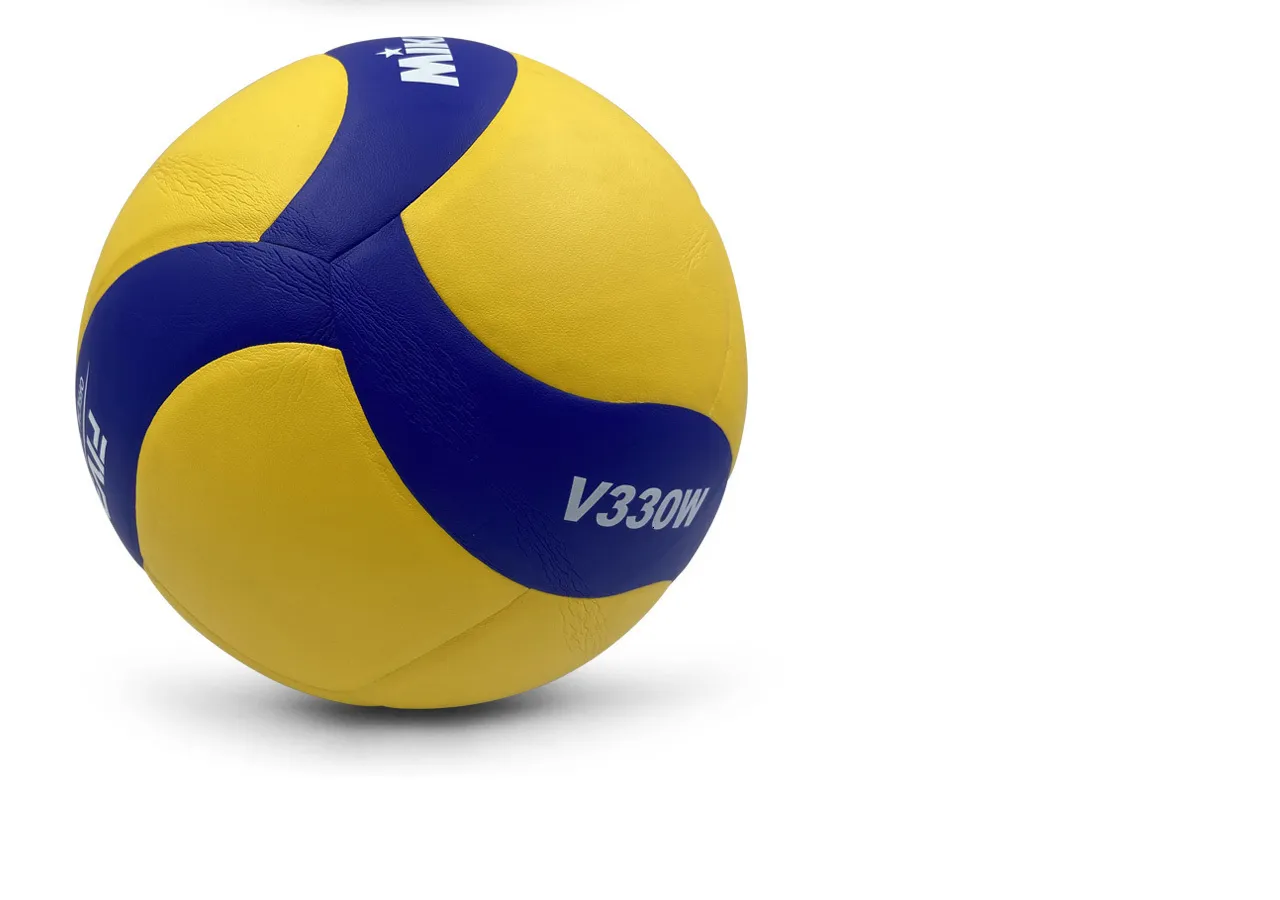
==== tool/aframe-tinkering1.html @ 60b0022a "Mon, Mar 24, 2025, 1:57 PM -04:00" ====
<!DOCTYPE html>
<html>
    <head>
        <!-- Required meta tags -->
        <meta charset="utf-8">
        <meta name="viewport" content="width=device-width, initial-scale=1">

        <link href="https://cdn.jsdelivr.net/npm/bootstrap@5.3.3/dist/css/bootstrap.min.css" rel="stylesheet" />
        <style>
            /* CSS */

        </style>

        <title>Title</title>
    </head>
    <body>
        <!-- HTML -->
        <a-scene>
            <a-box position="-8 0.5 -3" rotation="0 10 0" height="5.5" color="#00FFFF"></a-box>
            <a-box position="8 0.5 -3" rotation="0 10 0" height="5.5" color="#00FFFF"></a-box>
            <a-sphere position="0 0.5 10" radius="0.5" color="#FFFFFF" material="src: #ball2"></a-sphere>
            <a-assets>
                <img id="ball2" src="ball2.jpg">
              </a-assets>
            <a-sphere position="3 0.5 10" radius="0.5" color="#FFFFFF" material="src: #ball2"></a-sphere>
            <a-sphere position="0.8 0.5 -10" radius="0.5" color="#FFFFFF" material="src: #ball2"></a-sphere>
            <a-cylinder
              position="-8 0.5 -3"
              radius="0.8"
              height="1.5"
              color="#808080"
              rotate(90deg)
            ></a-cylinder>
            <a-cylinder
                      position="-7 3 -3"
                        rotation="0 0 90"
                        radius="0.05"
            ></a-cylinder>
            <a-cylinder
                      position="-6 3 -3"
                        rotation="0 0 90"
                        radius="0.05"
            ></a-cylinder>
            <a-cylinder
                      position="-5 3 -3"
                        rotation="0 0 90"
                        radius="0.05"
            ></a-cylinder><a-cylinder
                      position="-4 3 -3"
                        rotation="0 0 90"
                        radius="0.05"
            ></a-cylinder><a-cylinder
                      position="-3 3 -3"
                        rotation="0 0 90"
                        radius="0.05"
            ></a-cylinder><a-cylinder
                      position="-2 3 -3"
                        rotation="0 0 90"
                        radius="0.05"
            ></a-cylinder><a-cylinder
                      position="-1 3 -3"
                        rotation="0 0 90"
                        radius="0.05"
            ></a-cylinder><a-cylinder
                      position="0 3 -3"
                        rotation="0 0 90"
                        radius="0.05"
            ></a-cylinder>
                  <a-cylinder
                      position="-7 2 -3"
                        rotation="0 0 90"
                        radius="0.05"
            ></a-cylinder>
            <a-cylinder
                      position="-6 2 -3"
                        rotation="0 0 90"
                        radius="0.05"
            ></a-cylinder>
            <a-cylinder
                      position="-5 2 -3"
                        rotation="0 0 90"
                        radius="0.05"
            ></a-cylinder><a-cylinder
                      position="-4 2 -3"
                        rotation="0 0 90"
                        radius="0.05"
            ></a-cylinder><a-cylinder
                      position="-3 2 -3"
                        rotation="0 0 90"
                        radius="0.05"
            ></a-cylinder><a-cylinder
                      position="-2 2 -3"
                        rotation="0 0 90"
                        radius="0.05"
            ></a-cylinder><a-cylinder
                      position="-1 2 -3"
                        rotation="0 0 90"
                        radius="0.05"
            ></a-cylinder>
            <a-cylinder
                      position="1 3 -3"
                        rotation="0 0 90"
                        radius="0.05"
            ></a-cylinder><a-cylinder
                      position="2 3 -3"
                        rotation="0 0 90"
                        radius="0.05"
            ></a-cylinder>
            <a-cylinder
                      position="3 3 -3"
                        rotation="0 0 90"
                        radius="0.05"
            ></a-cylinder>
            <a-cylinder
                      position="4 3 -3"
                        rotation="0 0 90"
                        radius="0.05"
            ></a-cylinder>
            <a-cylinder
                      position="5 3 -3"
                        rotation="0 0 90"
                        radius="0.05"
            ></a-cylinder>
            <a-cylinder
                      position="6 3 -3"
                        rotation="0 0 90"
                        radius="0.05"
            ></a-cylinder>
            <a-cylinder
                      position="7 3 -3"
                        rotation="0 0 90"
                        radius="0.05"
            ></a-cylinder>
            <a-cylinder
                      position="-7 1.5 -3"
                        rotation="0 0 90"
                        radius="0.05"
            ></a-cylinder>
            <a-cylinder
                      position="-6 1.5 -3"
                        rotation="0 0 90"
                        radius="0.05"
            ></a-cylinder>
            <a-cylinder
                      position="-5 1.5 -3"
                        rotation="0 0 90"
                        radius="0.05"
            ></a-cylinder><a-cylinder
                      position="-4 1.5 -3"
                        rotation="0 0 90"
                        radius="0.05"
            ></a-cylinder><a-cylinder
                      position="-3 1.5 -3"
                        rotation="0 0 90"
                        radius="0.05"
            ></a-cylinder><a-cylinder
                      position="-2 1.5 -3"
                        rotation="0 0 90"
                        radius="0.05"
            ></a-cylinder><a-cylinder
                      position="-1 1.5 -3"
                        rotation="0 0 90"
                        radius="0.05"
            ></a-cylinder><a-cylinder
                      position="0 2 -3"
                        rotation="0 0 90"
                        radius="0.05"
            ></a-cylinder>
            <a-cylinder
                      position="1 2 -3"
                        rotation="0 0 90"
                        radius="0.05"
            ></a-cylinder><a-cylinder
                      position="2 2 -3"
                        rotation="0 0 90"
                        radius="0.05"
            ></a-cylinder>
            <a-cylinder
                      position="3 2 -3"
                        rotation="0 0 90"
                        radius="0.05"
            ></a-cylinder>
            <a-cylinder
                      position="4 2 -3"
                        rotation="0 0 90"
                        radius="0.05"
            ></a-cylinder>
            <a-cylinder
                      position="5 2 -3"
                        rotation="0 0 90"
                        radius="0.05"
            ></a-cylinder>
            <a-cylinder
                      position="6 2 -3"
                        rotation="0 0 90"
                        radius="0.05"
            ></a-cylinder>
            <a-cylinder
                      position="7 2 -3"
                        rotation="0 0 90"
                        radius="0.05"
            ></a-cylinder>
                   <a-cylinder
                      position="0 2 -3"
                        rotation="0 0 90"
                        radius="0.05"
            ></a-cylinder>
            <a-cylinder
                      position="1 2 -3"
                        rotation="0 0 90"
                        radius="0.05"
            ></a-cylinder><a-cylinder
                      position="2 2 -3"
                        rotation="0 0 90"
                        radius="0.05"
            ></a-cylinder>
            <a-cylinder
                      position="3 2 -3"
                        rotation="0 0 90"
                        radius="0.05"
            ></a-cylinder>
            <a-cylinder
                      position="4 2 -3"
                        rotation="0 0 90"
                        radius="0.05"
            ></a-cylinder>
            <a-cylinder
                      position="5 2 -3"
                        rotation="0 0 90"
                        radius="0.05"
            ></a-cylinder>
            <a-cylinder
                      position="6 2 -3"
                        rotation="0 0 90"
                        radius="0.05"
            ></a-cylinder>
            <a-cylinder
                      position="7 2 -3"
                        rotation="0 0 90"
                        radius="0.05"
            ></a-cylinder>
                        <a-cylinder
                      position="-7 2.5 -3"
                        rotation="0 0 90"
                        radius="0.05"
            ></a-cylinder>
            <a-cylinder
                      position="-6 2.5 -3"
                        rotation="0 0 90"
                        radius="0.05"
            ></a-cylinder>
            <a-cylinder
                      position="-5 2.5 -3"
                        rotation="0 0 90"
                        radius="0.05"
            ></a-cylinder><a-cylinder
                      position="-4 2.5 -3"
                        rotation="0 0 90"
                        radius="0.05"
            ></a-cylinder><a-cylinder
                      position="-3 2.5 -3"
                        rotation="0 0 90"
                        radius="0.05"
            ></a-cylinder><a-cylinder
                      position="-2 2.5 -3"
                        rotation="0 0 90"
                        radius="0.05"
            ></a-cylinder><a-cylinder
                      position="-1 2.5 -3"
                        rotation="0 0 90"
                        radius="0.05"
            ></a-cylinder>
                   <a-cylinder
                      position="0 2.5 -3"
                        rotation="0 0 90"
                        radius="0.05"
            ></a-cylinder>
            <a-cylinder
                      position="1 2.5 -3"
                        rotation="0 0 90"
                        radius="0.05"
            ></a-cylinder><a-cylinder
                      position="2 2.5 -3"
                        rotation="0 0 90"
                        radius="0.05"
            ></a-cylinder>
            <a-cylinder
                      position="3 2.5 -3"
                        rotation="0 0 90"
                        radius="0.05"
            ></a-cylinder>
            <a-cylinder
                      position="4 2.5 -3"
                        rotation="0 0 90"
                        radius="0.05"
            ></a-cylinder>
            <a-cylinder
                      position="5 2.5 -3"
                        rotation="0 0 90"
                        radius="0.05"
            ></a-cylinder>
            <a-cylinder
                      position="6 2.5 -3"
                        rotation="0 0 90"
                        radius="0.05"
            ></a-cylinder>
            <a-cylinder
                      position="7 2.5 -3"
                        rotation="0 0 90"
                        radius="0.05"
            ></a-cylinder>
             <a-cylinder
                      position="0 1.5 -3"
                        rotation="0 0 90"
                        radius="0.05"
            ></a-cylinder>
            <a-cylinder
                      position="1 1.5 -3"
                        rotation="0 0 90"
                        radius="0.05"
            ></a-cylinder><a-cylinder
                      position="2 1.5 -3"
                        rotation="0 0 90"
                        radius="0.05"
            ></a-cylinder>
            <a-cylinder
                      position="3 1.5 -3"
                        rotation="0 0 90"
                        radius="0.05"
            ></a-cylinder>
            <a-cylinder
                      position="4 1.5 -3"
                        rotation="0 0 90"
                        radius="0.05"
            ></a-cylinder>
            <a-cylinder
                      position="5 1.5 -3"
                        rotation="0 0 90"
                        radius="0.05"
            ></a-cylinder>
            <a-cylinder
                      position="6 1.5 -3"
                        rotation="0 0 90"
                        radius="0.05"
            ></a-cylinder>
            <a-cylinder
                      position="7 1.5 -3"
                        rotation="0 0 90"
                        radius="0.05"
            ></a-cylinder>
             <a-cylinder
                      position="7 2.3 -3"
                        rotation="0 0 0"
                        radius="0.05"
                         height="1.5"
            ></a-cylinder>
             <a-cylinder
                      position="6.5 2.3 -3"
                        rotation="0 0 0"
                        radius="0.05"
                         height="1.5"
            ></a-cylinder>
             <a-cylinder
                      position="6 2.3 -3"
                        rotation="0 0 0"
                        radius="0.05"
                         height="1.5"
            ></a-cylinder>
             <a-cylinder
                      position="5.5 2.3 -3"
                        rotation="0 0 0"
                        radius="0.05"
                         height="1.5"
            ></a-cylinder>
             <a-cylinder
                      position="5 2.3 -3"
                        rotation="0 0 0"
                        radius="0.05"
                         height="1.5"
            ></a-cylinder>
             <a-cylinder
                      position="4.5 2.3 -3"
                        rotation="0 0 0"
                        radius="0.05"
                         height="1.5"
            ></a-cylinder>
             <a-cylinder
                      position="4 2.3 -3"
                        rotation="0 0 0"
                        radius="0.05"
                         height="1.5"
            ></a-cylinder>
             <a-cylinder
                      position="3.5 2.3 -3"
                        rotation="0 0 0"
                        radius="0.05"
                         height="1.5"
            ></a-cylinder>
             <a-cylinder
                      position="3 2.3 -3"
                        rotation="0 0 0"
                        radius="0.05"
                         height="1.5"
            ></a-cylinder>
             <a-cylinder
                      position="2.5 2.3 -3"
                        rotation="0 0 0"
                        radius="0.05"
                         height="1.5"
            ></a-cylinder>
             <a-cylinder
                      position="2 2.3 -3"
                        rotation="0 0 0"
                        radius="0.05"
                         height="1.5"
            ></a-cylinder>
             <a-cylinder
                      position="1.5 2.3 -3"
                        rotation="0 0 0"
                        radius="0.05"
                         height="1.5"
            ></a-cylinder>
             <a-cylinder
                      position="1 2.3 -3"
                        rotation="0 0 0"
                        radius="0.05"
                         height="1.5"
            ></a-cylinder>
             <a-cylinder
                      position="0.5 2.3 -3"
                        rotation="0 0 0"
                        radius="0.05"
                         height="1.5"
            ></a-cylinder>
             <a-cylinder
                      position="0 2.3 -3"
                        rotation="0 0 0"
                        radius="0.05"
                         height="1.5"
            ></a-cylinder>
             <a-cylinder
                      position="-0.5 2.3 -3"
                        rotation="0 0 0"
                        radius="0.05"
                         height="1.5"
            ></a-cylinder>
             <a-cylinder
                      position="-1 2.3 -3"
                        rotation="0 0 0"
                        radius="0.05"
                         height="1.5"
            ></a-cylinder>
             <a-cylinder
                      position="-1.5 2.3 -3"
                        rotation="0 0 0"
                        radius="0.05"
                         height="1.5"
            ></a-cylinder>
             <a-cylinder
                      position="-2 2.3 -3"
                        rotation="0 0 0"
                        radius="0.05"
                         height="1.5"
            ></a-cylinder>
             <a-cylinder
                      position="-2.5 2.3 -3"
                        rotation="0 0 0"
                        radius="0.05"
                         height="1.5"
            ></a-cylinder>
             <a-cylinder
                      position="-3 2.3 -3"
                        rotation="0 0 0"
                        radius="0.05"
                         height="1.5"
            ></a-cylinder>
             <a-cylinder
                      position="-3.5 2.3 -3"
                        rotation="0 0 0"
                        radius="0.05"
                         height="1.5"
            ></a-cylinder>
             <a-cylinder
                      position="-4 2.3 -3"
                        rotation="0 0 0"
                        radius="0.05"
                         height="1.5"
            ></a-cylinder>
             <a-cylinder
                      position="-4.5 2.3 -3"
                        rotation="0 0 0"
                        radius="0.05"
                         height="1.5"
            ></a-cylinder>
             <a-cylinder
                      position="-5 2.3 -3"
                        rotation="0 0 0"
                        radius="0.05"
                         height="1.5"
            ></a-cylinder>
             <a-cylinder
                      position="-5.5 2.3 -3"
                        rotation="0 0 0"
                        radius="0.05"
                         height="1.5"
            ></a-cylinder> <a-cylinder
                      position="-6.5 2.3 -3"
                        rotation="0 0 0"
                        radius="0.05"
                         height="1.5"
            ></a-cylinder>
             <a-cylinder
                      position="-6 2.3 -3"
                        rotation="0 0 0"
                        radius="0.05"
                         height="1.5"
            ></a-cylinder>
             <a-cylinder
                      position="-7 2.3 -3"
                        rotation="0 0 0"
                        radius="0.05"
                         height="1.5"
            ></a-cylinder>
            <a-cylinder
              position="8 0.5 -3"
              radius="0.8"
              height="1.5"
              color="#808080"
              rotate(90deg)
            ></a-cylinder>
            <a-plane
              position="0 0.1 -4"
              rotation="-90 0 0"
              width="20"
              height="30"
              color="#FFE5B4"
            ></a-plane>
                 <a-plane
              position="0 0 -4"
              rotation="-90 0 0"
              width="20.5"
              height="30.5"
              color="#"
             ></a-plane>
                 <a-plane
              position="0 -0.1 -4"
              rotation="-90 0 0"
              width="40"
              height="40"
              color="#FFA500"
            ></a-plane>
            <a-sky color="#87CEEB"></a-sky>
          </a-scene>



        <script src="https://cdn.jsdelivr.net/npm/bootstrap@5.3.3/dist/js/bootstrap.bundle.min.js"></script>
        <script src="https://aframe.io/releases/1.6.0/aframe.min.js"></script>
        <script>
            // JS


        </script>
    </body>
</html>
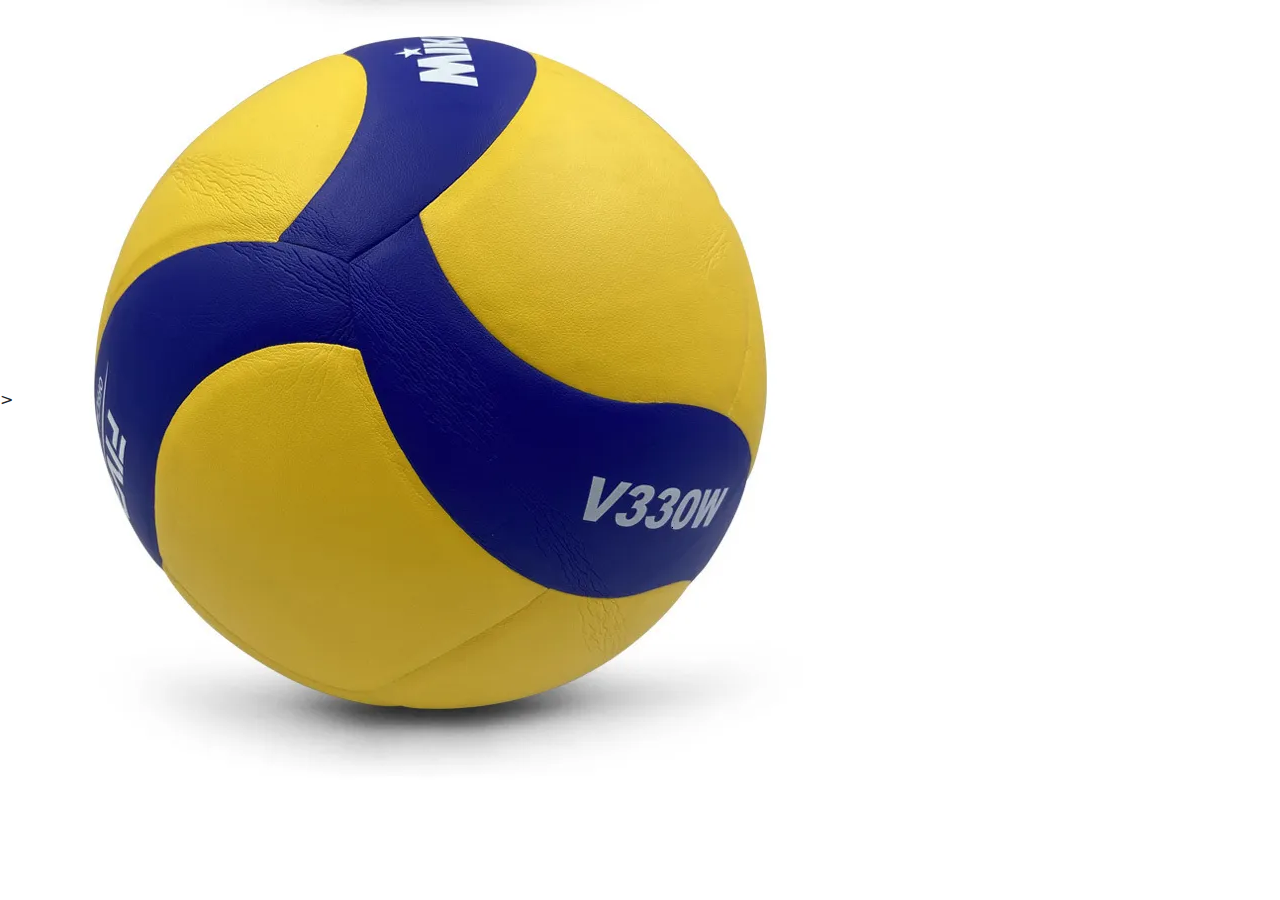
==== commit 5050cc56: "Mon, Mar 24, 2025, 2:03 PM -04:00" ====
--- a/tool/aframe-tinkering1.html
+++ b/tool/aframe-tinkering1.html
@@ -18,7 +18,8 @@
         <a-scene>
             <a-box position="-8 0.5 -3" rotation="0 10 0" height="5.5" color="#00FFFF"></a-box>
             <a-box position="8 0.5 -3" rotation="0 10 0" height="5.5" color="#00FFFF"></a-box>
-            <a-sphere position="0 0.5 10" radius="0.5" color="#FFFFFF" material="src: #ball2"></a-sphere>
+            <a-sphere position="0 0.5 10" radius="0.5" color="#FFFFFF" material="src: #ball2" animation="property: position; to: 0 3 -5; dir: alternate; dur: 1000; loop: true"></a-sphere>></a-sphere>
+
             <a-assets>
                 <img id="ball2" src="ball2.jpg">
               </a-assets>
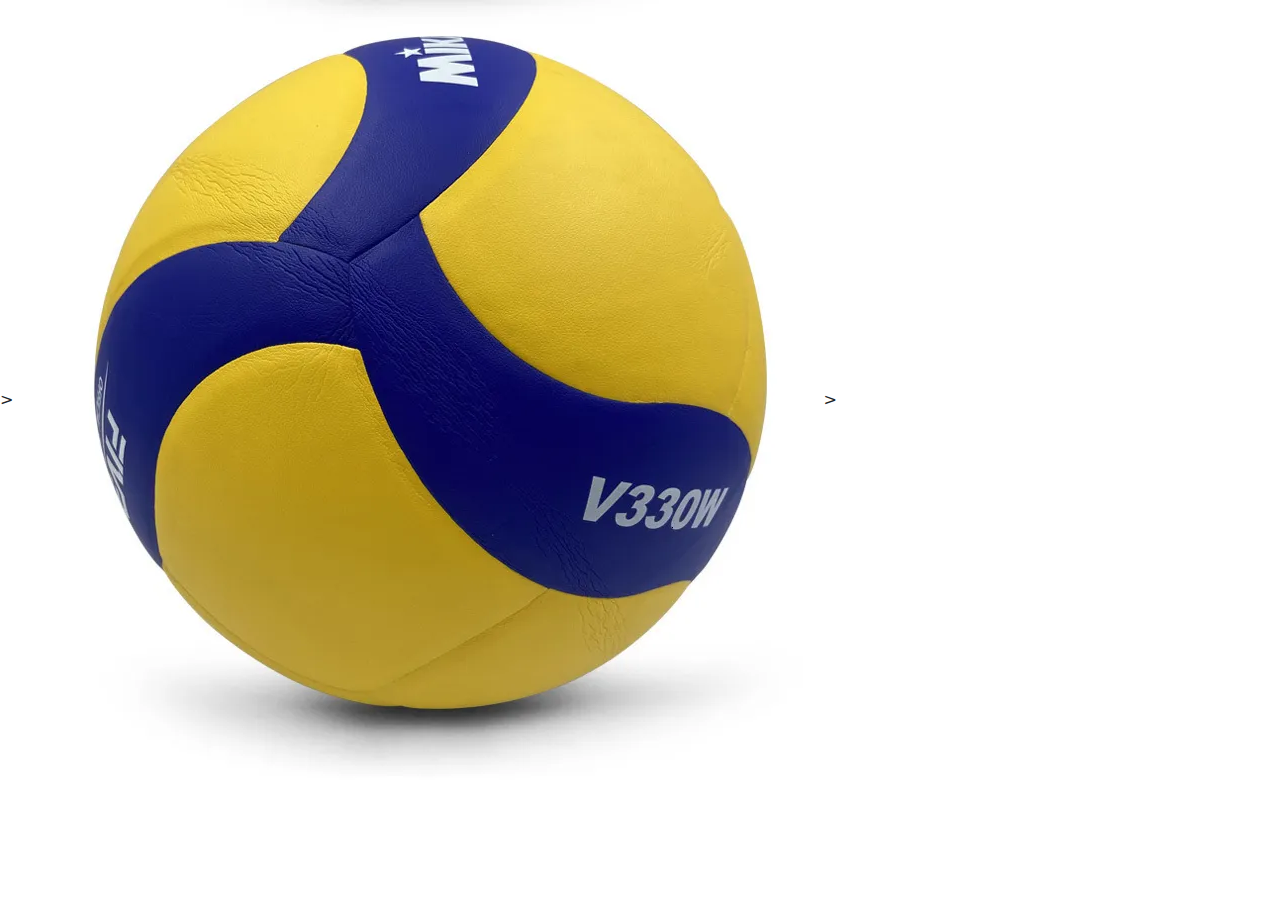
==== commit a3f19c37: "Mon, Mar 24, 2025, 2:07 PM -04:00" ====
--- a/tool/aframe-tinkering1.html
+++ b/tool/aframe-tinkering1.html
@@ -18,13 +18,13 @@
         <a-scene>
             <a-box position="-8 0.5 -3" rotation="0 10 0" height="5.5" color="#00FFFF"></a-box>
             <a-box position="8 0.5 -3" rotation="0 10 0" height="5.5" color="#00FFFF"></a-box>
-            <a-sphere position="0 0.5 10" radius="0.5" color="#FFFFFF" material="src: #ball2" animation="property: position; to: 0 3 -5; dir: alternate; dur: 1000; loop: true"></a-sphere>></a-sphere>
+            <a-sphere position="0 0.5 10" radius="0.5" color="#FFFFFF" material="src: #ball2" animation="property: position; to: 0 5 -3; dir: alternate; dur: 1000; loop: true"></a-sphere>></a-sphere>
 
             <a-assets>
                 <img id="ball2" src="ball2.jpg">
               </a-assets>
-            <a-sphere position="3 0.5 10" radius="0.5" color="#FFFFFF" material="src: #ball2"></a-sphere>
-            <a-sphere position="0.8 0.5 -10" radius="0.5" color="#FFFFFF" material="src: #ball2"></a-sphere>
+            <a-sphere position="3 0.5 10" radius="0.5" color="#FFFFFF" material="src: #ball2" animation="property: position; to: 7 5 -3; dir: alternate; dur: 1000; loop: true"></a-sphere>
+            <a-sphere position="0.8 0.5 -10" radius="0.5" color="#FFFFFF" material="src: #ball2" animation="property: position; to: 3 5 -3; dir: alternate; dur: 1000; loop: true"></a-sphere>></a-sphere>
             <a-cylinder
               position="-8 0.5 -3"
               radius="0.8"
